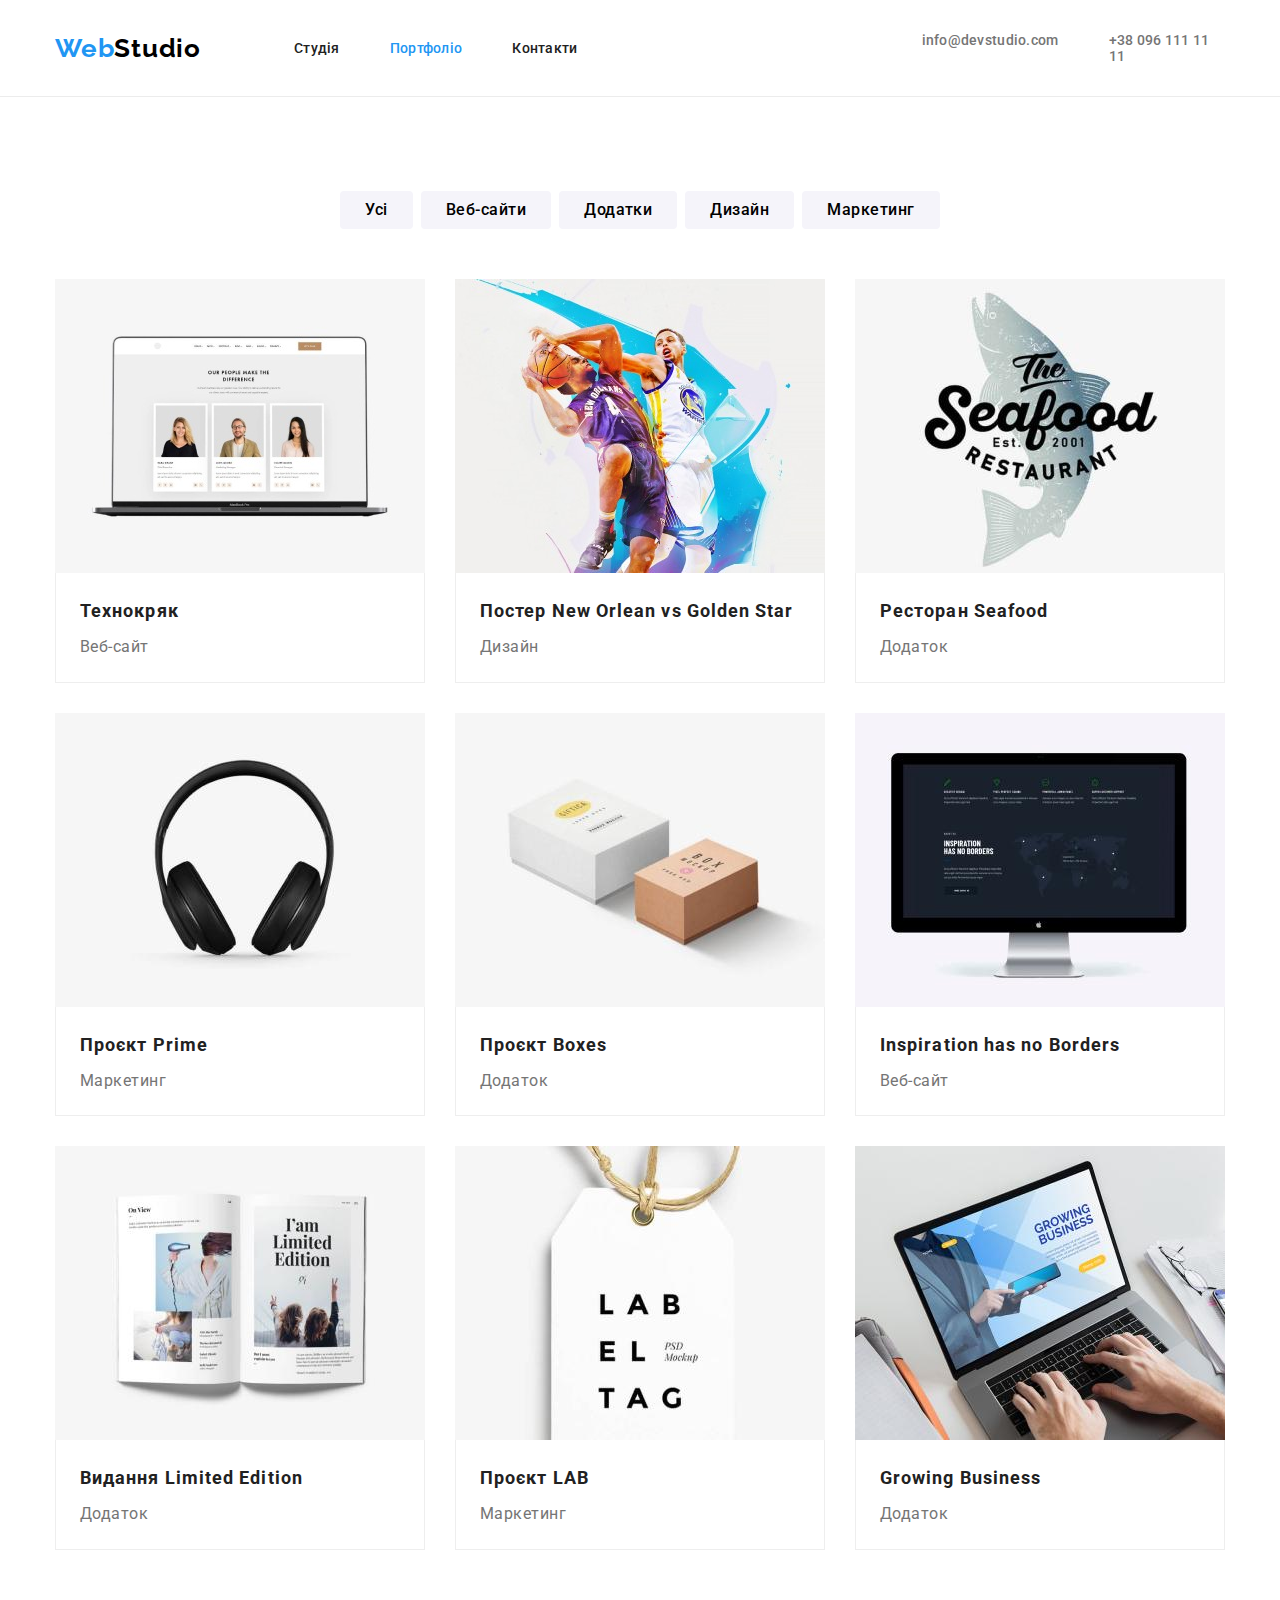
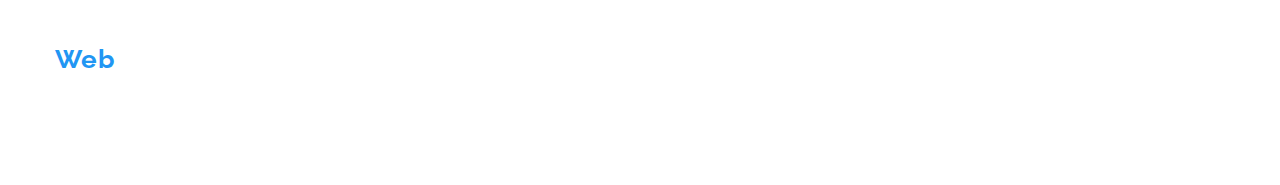
==== portfolio.html @ e2cfb8bf "homework#3 files added" ====
<!DOCTYPE html>
<html lang="uk">
  <head>
    <meta charset="UTF-8" />
    <meta http-equiv="X-UA-Compatible" content="IE=edge" />
    <meta name="viewport" content="width=device-width, initial-scale=1.0" />
    <title>Портфоліо</title>
    <link
      rel="stylesheet"
      href="https://cdnjs.cloudflare.com/ajax/libs/modern-normalize/1.0.0/modern-normalize.min.css"
    />
    <link
      href="https://fonts.googleapis.com/css2?family=Raleway:wght@700&display=swap"
      rel="stylesheet"
    />
    <link
      href="https://fonts.googleapis.com/css2?family=Roboto:wght@400;500;700;900&display=swap"
      rel="stylesheet"
    />
    <link rel="stylesheet" href="./css/styles.css" />
  </head>
  <body>
    <header class="header-box">
      <div class="container header">
        <a href="./index.html" lang="en" class="logo"><span class="logo-word">Web</span>Studio</a>
        <nav>
          <ul class="site-nav">
            <li class="item"><a href="./index.html" class="link">Студія</a></li>
            <li class="item"><a href="./portfolio.html" class="link current">Портфоліо</a></li>
            <li class="item"><a href="#" class="link">Контакти</a></li>
          </ul>
        </nav>
        <ul class="contacts-list">
          <li class="item">
            <a href="mailto:info@devstudio.com" class="link contacts">info@devstudio.com</a>
          </li>
          <li class="item">
            <a href="tel:+380961111111" class="link contacts">+38 096 111 11 11</a>
          </li>
        </ul>
      </div>
    </header>
    <main>
      <section class="section">
        <div class="container">
          <h1 class="portfolio-title">Наші роботи</h1>
          <ul class="filter-list">
            <li class="item"><button type="button" class="button">Усі</button></li>
            <li class="item"><button type="button" class="button">Веб-сайти</button></li>
            <li class="item"><button type="button" class="button">Додатки</button></li>
            <li class="item"><button type="button" class="button">Дизайн</button></li>
            <li class="item"><button type="button" class="button">Маркетинг</button></li>
          </ul>
          <ul class="example-list">
            <li class="item">
              <img
                src="./images/image-1.jpg"
                alt="Монітор ноутбуку в якому зображений веб-сайт з трьома профілями працівників компанії "
                width="370"
                class="pic"
              />
              <div class="subject">
                <h3 class="title">Технокряк</h3>
                <p class="desc">Веб-сайт</p>
              </div>
            </li>
            <li class="item">
              <img
                src="./images/image-2.jpg"
                alt="Два чоловіка у стрибку борються за мяч "
                width="370"
                class="pic"
              />
              <div class="subject">
                <h3 class="title">Постер <span lang="en">New Orlean vs Golden Star</span></h3>
                <p class="desc">Дизайн</p>
              </div>
            </li>
            <li class="item">
              <img
                src="./images/image-3.jpg"
                alt="Намальоване зображення лосося з логотипом
            ресторану"
                width="370"
                class="pic"
              />
              <div class="subject">
                <h3 class="title">Ресторан <span lang="en">Seafood</span></h3>
                <p class="desc">Додаток</p>
              </div>
            </li>
            <li class="item">
              <img
                src="./images/image-4.jpg"
                alt="Чорні повнорозмірні навушники"
                width="370"
                class="pic"
              />
              <div class="subject">
                <h3 class="title">Проєкт <span lang="en">Prime</span></h3>
                <p class="desc">Маркетинг</p>
              </div>
            </li>
            <li class="item">
              <img
                src="./images/image-5.jpg"
                alt="Одна коробка білого кольору та одна коробка
            пісочного кольору стоять поруч "
                width="370"
                class="pic"
              />
              <div class="subject">
                <h3 class="title">Проєкт <span lang="en">Boxes</span></h3>
                <p class="desc">Додаток</p>
              </div>
            </li>
            <li class="item">
              <img
                src="./images/image-6.jpg"
                alt="Монітор комп'ютера із темним зображенням веб-сайту"
                width="370"
                class="pic"
              />
              <div class="subject">
                <h3 lang="en" class="title">Inspiration has no Borders</h3>
                <p class="desc">Веб-сайт</p>
              </div>
            </li>
            <li class="item">
              <img
                src="./images/image-7.jpg"
                alt="Розгорнутий журнал з логотипом видання"
                width="370"
                class="pic"
              />
              <div class="subject">
                <h3 class="title">Видання <span lang="en">Limited Edition</span></h3>
                <p class="desc">Додаток</p>
              </div>
            </li>
            <li class="item">
              <img
                src="./images/image-8.jpg"
                alt="Біла бірка для одягу з логотипом агенства"
                width="370"
                class="pic"
              />
              <div class="subject">
                <h3 class="title">Проєкт <span lang="en">LAB</span></h3>
                <p class="desc">Маркетинг</p>
              </div>
            </li>
            <li class="item">
              <img
                src="./images/image-9.jpg"
                alt="Руки працюючої людини за ноутбуком на екрані якого
            веб-сайт додатку"
                width="370"
                class="pic"
              />
              <div class="subject">
                <h3 lang="en" class="title">Growing Business</h3>
                <p class="desc">Додаток</p>
              </div>
            </li>
          </ul>
        </div>
      </section>
    </main>
    <footer class="footer-box">
      <div class="container footer">
        <a href="./index.html" lang="en" class="logo"
          ><span class="logo-word">Web</span><span class="logo-word-footer">Studio</span></a
        >
        <address>
          <ul class="footer-list">
            <li class="item">
              <a
                href="https://goo.gl/maps/CPtrU1FHBa2aNyZL9"
                target="_blank"
                rel="noopener noreferrer nofollow"
                class="link address"
                >м. Київ, пр-т Лесі Українки, 26</a
              >
            </li>
            <li class="item">
              <a href="mailto:info@devstudio.com" class="link contacts footer"
                >info@devstudio.com</a
              >
            </li>
            <li class="item">
              <a href="tel:+380961111111" class="link contacts footer">+38 096 111 11 11</a>
            </li>
          </ul>
        </address>
      </div>
    </footer>
  </body>
</html>
---- css/styles.css ----
/* ---------- Common rules -----------*/

body {
  background-color: #fff;
  color: #212121;
  font-family: 'Roboto', 'Raleway', sans-serif;
  margin-left: auto;
  margin-right: auto;
}
h1,
h2,
h3,
h4,
h5,
h6,
p,
ul {
  margin: 0;
  padding: 0;
}
.section {
  padding-top: 94px;
  padding-bottom: 94px;
}
.container {
  width: 1200px;
  padding: 0 15px;
  margin-left: auto;
  margin-right: auto;
  /* outline: 2px solid tomato; */
}
.link {
  text-decoration: none;
  font-weight: 500;
  font-size: 14px;
  line-height: 1.15;
  letter-spacing: 0.02em;
}
.link:hover,
.link:focus {
  color: #2196f3;
}

.benefits-list,
.services-list,
.site-nav,
.team-list,
.footer-list,
.example-list,
.filter-list,
.contacts-list {
  list-style-type: none;
}
img {
  display: block;

  max-width: 100%;
  height: auto;
}
.logo {
  color: #000000;
  font-family: 'Raleway';
  font-weight: 700;
  font-size: 26px;
  line-height: 1.2;
  letter-spacing: 0.03em;
  text-decoration: none;
}
.logo-word {
  color: #2196f3;
}

/* -------------- Header --------------- */
.header .logo {
  margin-right: 93px;
  padding-top: 20px;
  padding-bottom: 20px;
}
.logo-word-footer {
  color: #fff;
}
.site-nav {
  display: flex;
  margin-right: 344px;
}
.site-nav .item:not(:last-child) {
  margin-right: 50px;
}
.site-nav .link {
  display: inline-block;

  padding-top: 32px;
  padding-bottom: 32px;

  color: #212121;
}
.site-nav .link.current {
  color: #2196f3;
}
.site-nav .link:hover,
.site-nav .link:focus {
  color: #2196f3;
}
.link.contacts {
  color: #757575;
}
.link.contacts:hover,
.link.contacts:focus {
  color: #2196f3;
}
.contacts-list {
  display: flex;
}
.contacts-list .item:not(:last-child) {
  margin-right: 50px;
}
.contacts-list .link {
  display: inline-block;

  padding-top: 32px;
  padding-bottom: 32px;
}
.container.header {
  display: flex;
  align-items: center;
}
.header-box {
  border-bottom: 1px solid #ececec;
}

/* -------------- Hero section------------ */

.section.hero {
  padding-top: 200px;
  padding-bottom: 200px;

  background-color: #2f303a;
  color: #fff;

  text-align: center;
}
.hero-title {
  margin-left: auto;
  margin-right: auto;
  width: 696px;

  text-transform: uppercase;
  font-weight: 900;
  font-size: 44px;
  line-height: 1.4;
  letter-spacing: 0.06em;
  margin-bottom: 30px;
}
.hero-button {
  padding: 10px 32px 10px 32px;

  background-color: #2196f3;
  color: #fff;
  box-shadow: 0px 4px 4px rgba(0, 0, 0, 0.15);
  border-radius: 4px;
  border: 0;
  cursor: pointer;

  font-family: 'Roboto';
  font-weight: 700;
  font-size: 16px;
  line-height: 1.9;
  letter-spacing: 0.06em;
  text-align: center;
}

/* ------------- Benefits section --------- */

.benefits-title {
  display: none;
}
.benefits-list {
  display: flex;
}
.benefits-list .item {
  max-width: 270px;
}
.benefits-list .title {
  margin-bottom: 10px;

  font-size: 14px;
  line-height: 1.15;
  letter-spacing: 0.03em;
  text-transform: uppercase;
}
.benefits-list .desc {
  font-size: 14px;
  line-height: 1.7;
  letter-spacing: 0.03em;
  color: #757575;
}
.benefits-list .item:not(:last-child) {
  margin-right: 30px;
}

/* ------------- Services section ----------- */

.section.services {
  padding-top: 0px;
}
.services-title,
.team-title {
  margin-bottom: 50px;

  font-size: 36px;
  line-height: 1.2;
  letter-spacing: 0.03em;
  text-align: center;
}
.services-list {
  display: flex;
  justify-content: space-between;
}
.services-list .item:not(:last-child) {
  margin-right: 30px;
}

/* ------------- Team section ----------- */

.section.team {
  background-color: #f5f4fa;
}

.team-list {
  display: flex;
}
.team-member {
  padding-bottom: 30px;

  background-color: #fff;
  box-shadow: 0px 1px 3px rgba(0, 0, 0, 0.12), 0px 1px 1px rgba(0, 0, 0, 0.14),
    0px 2px 1px rgba(0, 0, 0, 0.2);
  border-radius: 0px 0px 4px 4px;

  text-align: center;
}
.team-list .item:not(:last-child) {
  margin-right: 30px;
}
.team-member .title {
  margin-bottom: 10px;

  font-weight: 500;
  font-size: 16px;
  line-height: 1.2;
  letter-spacing: 0.03em;
}
.team-member .desc {
  font-size: 16px;
  line-height: 1.2;
  letter-spacing: 0.03em;
  color: #757575;
}
.member-pic {
  margin-bottom: 30px;
}

/* ------------- Footer section ----------- */

.section.footer {
  padding-top: 60px;
  padding-bottom: 60px;
  text-decoration: none;
  background-color: #2f303a;
}
/* .container.footer {
  
} */
.link.address {
  margin-bottom: 20px;

  font-style: normal;
  color: #fff;
  font-weight: 400;
  font-size: 14px;
  line-height: 1.7;
  letter-spacing: 0.03em;
}
.link.address:hover,
.link.address:focus {
  color: #2196f3;
}
.contacts.footer {
  color: rgba(255, 255, 255, 0.6);
  font-style: normal;
  font-weight: 400;
  font-size: 14px;
  line-height: 1.7;
  letter-spacing: 0.03em;
}
.footer .logo {
  display: inline-block;
  margin-bottom: 20px;
}
.footer-list .item:not(:last-child) {
  margin-bottom: 9px;
}

/* ------------- Portfolio section ----------- */

.portfolio-title {
  display: none;
}
.filter-list {
  display: flex;
  margin-bottom: 50px;
  justify-content: center;
}
.filter-list .button {
  padding: 6px 25px;

  background-color: #f5f4fa;
  border-radius: 4px;
  border: 0;
  cursor: pointer;

  font-weight: 500;
  font-size: 16px;
  line-height: 1.6;
  text-align: center;
  letter-spacing: 0.03em;
}
.filter-list .button:hover,
.filter-list .button:focus {
  background-color: #2196f3;
  color: #fff;
}
.filter-list .item:not(:last-child) {
  margin-right: 8px;
}
.example-list {
  display: flex;
  flex-wrap: wrap;
}
.example-list .title {
  margin-bottom: 4px;
  font-size: 18px;
  line-height: 2;
  letter-spacing: 0.06em;
}
.example-list .desc {
  font-size: 16px;
  line-height: 1.8;
  letter-spacing: 0.03em;
  color: #757575;
}
.example-list .item:nth-child(3n + 1) {
  margin-right: 30px;
}
.example-list .item:nth-child(3n + 2) {
  margin-right: 30px;
}
.example-list .item:nth-child(3n) {
  margin-right: 0px;
}
.example-list .item {
  margin-bottom: 30px;
}
.example-list .item:nth-last-child(-n + 3) {
  margin-bottom: 0px;
}
.example-list .subject {
  padding: 20px 24px;
  border-bottom: 1px solid #eeeeee;
  border-left: 1px solid #eeeeee;
  border-right: 1px solid #eeeeee;
}
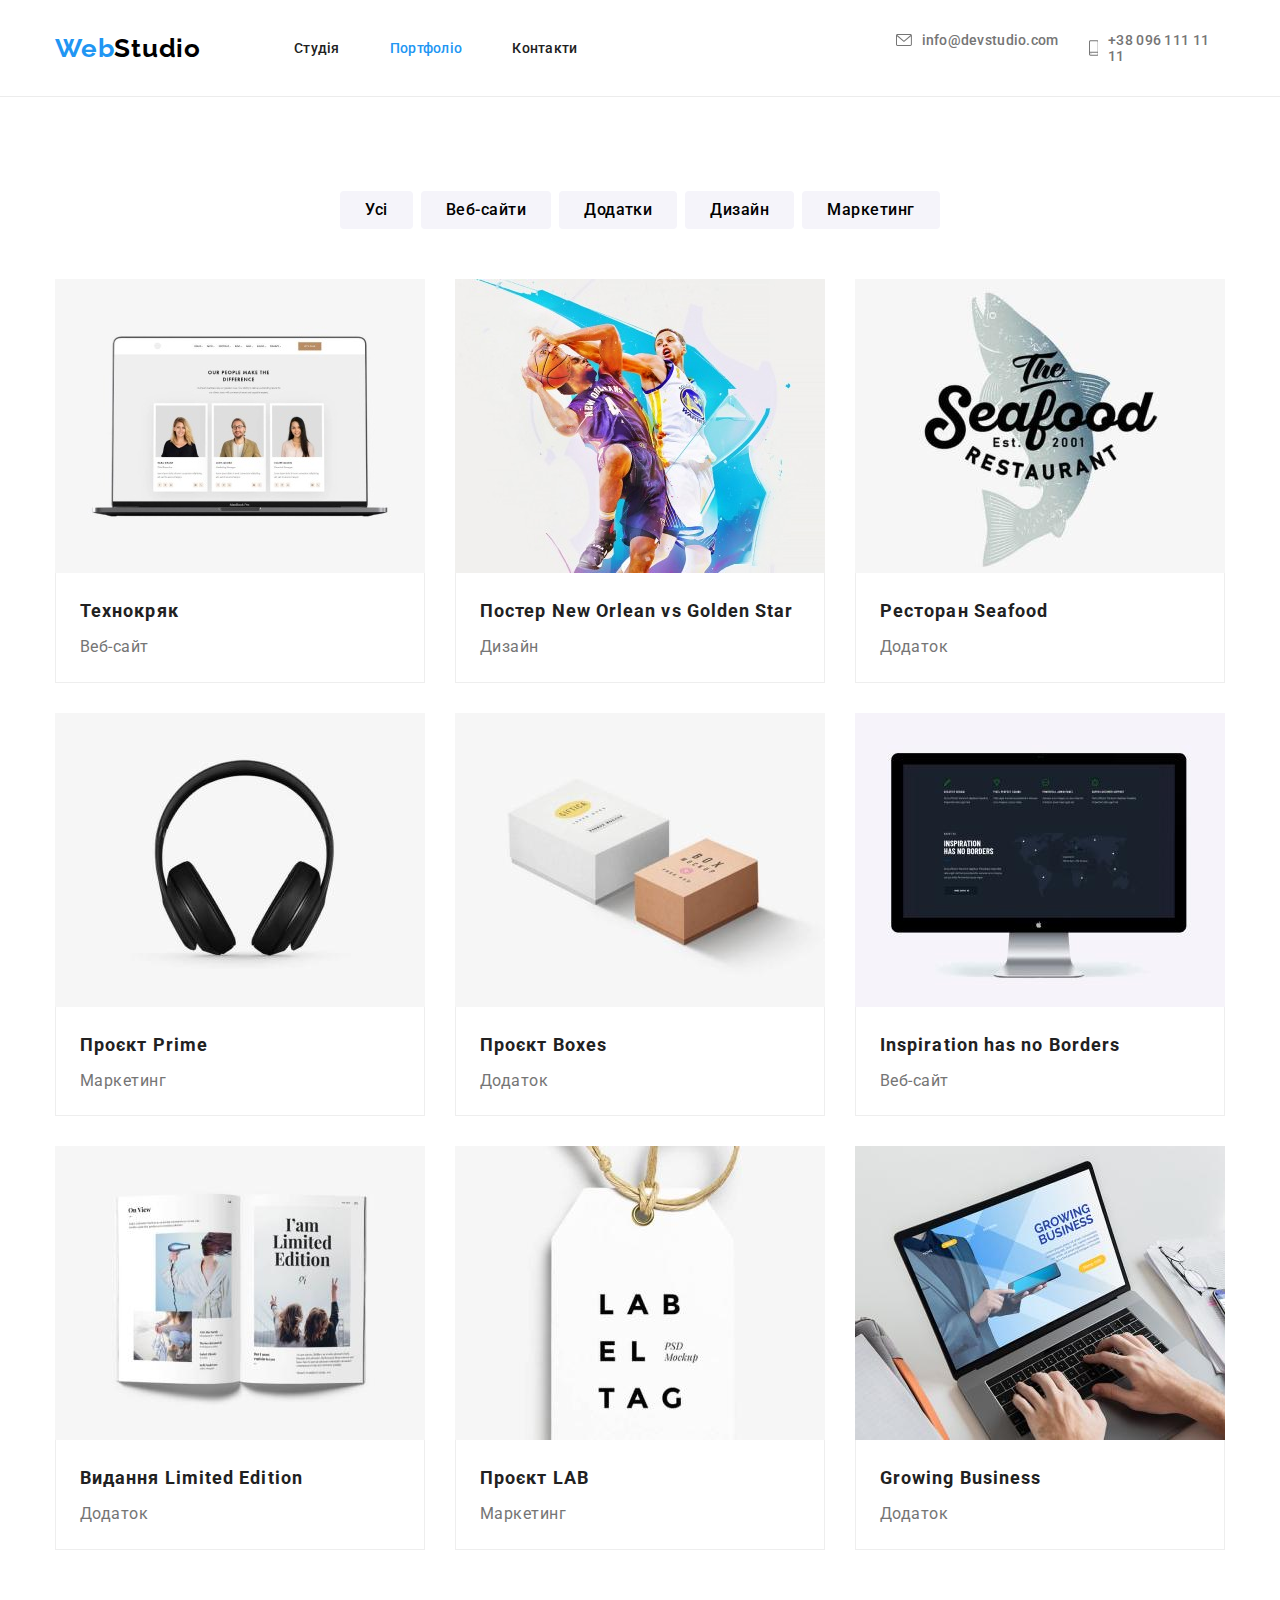
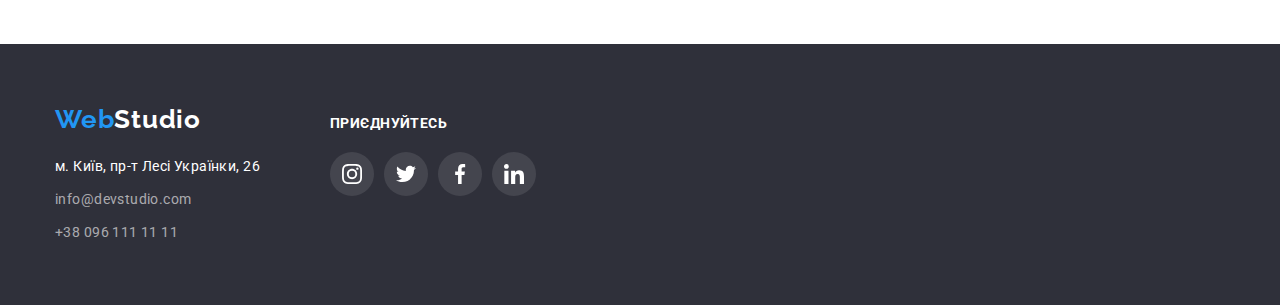
==== commit 76467d91: "finished with decorations" ====
--- a/portfolio.html
+++ b/portfolio.html
@@ -32,10 +32,20 @@
         </nav>
         <ul class="contacts-list">
           <li class="item">
-            <a href="mailto:info@devstudio.com" class="link contacts">info@devstudio.com</a>
+            <a href="mailto:info@devstudio.com" class="link contacts">
+              <svg class="icon" width="16" height="12">
+                <use href="./images/icons.svg#icon-envelope"></use>
+              </svg>
+              info@devstudio.com</a
+            >
           </li>
           <li class="item">
-            <a href="tel:+380961111111" class="link contacts">+38 096 111 11 11</a>
+            <a href="tel:+380961111111" class="link contacts"
+              ><svg class="icon" width="10" height="16">
+                <use href="./images/icons.svg#icon-smartphone"></use>
+              </svg>
+              +38 096 111 11 11</a
+            >
           </li>
         </ul>
       </div>
@@ -169,30 +179,73 @@
     </main>
     <footer class="footer-box">
       <div class="container footer">
-        <a href="./index.html" lang="en" class="logo"
-          ><span class="logo-word">Web</span><span class="logo-word-footer">Studio</span></a
-        >
-        <address>
-          <ul class="footer-list">
-            <li class="item">
-              <a
-                href="https://goo.gl/maps/CPtrU1FHBa2aNyZL9"
-                target="_blank"
-                rel="noopener noreferrer nofollow"
-                class="link address"
-                >м. Київ, пр-т Лесі Українки, 26</a
-              >
-            </li>
-            <li class="item">
-              <a href="mailto:info@devstudio.com" class="link contacts footer"
-                >info@devstudio.com</a
-              >
-            </li>
-            <li class="item">
-              <a href="tel:+380961111111" class="link contacts footer">+38 096 111 11 11</a>
-            </li>
-          </ul>
-        </address>
+        <div class="item">
+          <a href="./index.html" lang="en" class="logo"
+            ><span class="logo-word">Web</span><span class="logo-word-footer">Studio</span></a
+          >
+          <address>
+            <ul class="footer-list">
+              <li class="item">
+                <a
+                  href="https://goo.gl/maps/CPtrU1FHBa2aNyZL9"
+                  target="_blank"
+                  rel="noopener noreferrer nofollow"
+                  class="link address"
+                  >м. Київ, пр-т Лесі Українки, 26</a
+                >
+              </li>
+              <li class="item">
+                <a href="mailto:info@devstudio.com" class="link contacts footer"
+                  >info@devstudio.com</a
+                >
+              </li>
+              <li class="item">
+                <a href="tel:+380961111111" class="link contacts footer">+38 096 111 11 11</a>
+              </li>
+            </ul>
+          </address>
+        </div>
+        <div class="studio-socials item">
+          <span class="call-title">Приєднуйтесь</span>
+          <ul class="socials-list">
+            <li class="item">
+              <a href="#" class="links">
+                <div class="block">
+                  <svg class="icon" width="20" height="20">
+                    <use href="./images/icons.svg#icon-instagram"></use>
+                  </svg>
+                </div>
+              </a>
+            </li>
+            <li class="item">
+              <a href="#" class="links">
+                <div class="block">
+                  <svg class="icon" width="20" height="20">
+                    <use href="./images/icons.svg#icon-twitter"></use>
+                  </svg>
+                </div>
+              </a>
+            </li>
+            <li class="item">
+              <a href="#" class="links">
+                <div class="block">
+                  <svg class="icon" width="20" height="20">
+                    <use href="./images/icons.svg#icon-facebook"></use>
+                  </svg>
+                </div>
+              </a>
+            </li>
+            <li class="item">
+              <a href="#" class="links">
+                <div class="block">
+                  <svg class="icon" width="20" height="20">
+                    <use href="./images/icons.svg#icon-linkedin"></use>
+                  </svg>
+                </div>
+              </a>
+            </li>
+          </ul>
+        </div>
       </div>
     </footer>
   </body>
--- a/css/styles.css
+++ b/css/styles.css
@@ -1,5 +1,9 @@
 /* ---------- Common rules -----------*/
-
+:root {
+  --focus-hover-collor: #2196f3;
+  --icons-color: #afb1b8;
+  --icons-focus-collor: #ffffff;
+}
 body {
   background-color: #fff;
   color: #212121;
@@ -48,7 +52,9 @@
 .footer-list,
 .example-list,
 .filter-list,
-.contacts-list {
+.contacts-list,
+.clients-list,
+.socials-list {
   list-style-type: none;
 }
 img {
@@ -81,7 +87,7 @@
 }
 .site-nav {
   display: flex;
-  margin-right: 344px;
+  margin-right: 318px;
 }
 .site-nav .item:not(:last-child) {
   margin-right: 50px;
@@ -104,15 +110,17 @@
 .link.contacts {
   color: #757575;
 }
-.link.contacts:hover,
-.link.contacts:focus {
-  color: #2196f3;
+.contacts-list .link.contacts:hover,
+.contacts-list .link.contacts:focus {
+  color: var(--focus-hover-collor);
+  fill: var(--focus-hover-collor);
 }
 .contacts-list {
   display: flex;
 }
+
 .contacts-list .item:not(:last-child) {
-  margin-right: 50px;
+  margin-right: 30px;
 }
 .contacts-list .link {
   display: inline-block;
@@ -127,22 +135,37 @@
 .header-box {
   border-bottom: 1px solid #ececec;
 }
+.contacts-list .link.contacts {
+  display: flex;
+  align-items: center;
+  fill: #757575;
+  gap: 10px;
+}
 
 /* -------------- Hero section------------ */
 
 .section.hero {
+  max-width: 1600px;
+  height: 600px;
+  margin-left: auto;
+  margin-right: auto;
   padding-top: 200px;
   padding-bottom: 200px;
 
-  background-color: #2f303a;
+  background-image: linear-gradient(to right, rgba(47, 48, 58, 0.4), rgba(47, 48, 58, 0.4)),
+    url(../images/hero-overlay.jpg);
+  background-repeat: no-repeat;
+  background-position: center;
+  background-size: cover;
+  background-color: #c4c4c4;
+
   color: #fff;
-
   text-align: center;
 }
 .hero-title {
   margin-left: auto;
   margin-right: auto;
-  width: 696px;
+  max-width: 696px;
 
   text-transform: uppercase;
   font-weight: 900;
@@ -197,6 +220,16 @@
 .benefits-list .item:not(:last-child) {
   margin-right: 30px;
 }
+.benefits-list .block {
+  display: flex;
+  height: 120px;
+  margin-bottom: 30px;
+  border-radius: 4px;
+  justify-content: center;
+  align-items: center;
+
+  background-color: #f5f4fa;
+}
 
 /* ------------- Services section ----------- */
 
@@ -251,6 +284,8 @@
   letter-spacing: 0.03em;
 }
 .team-member .desc {
+  margin-bottom: 16px;
+
   font-size: 16px;
   line-height: 1.2;
   letter-spacing: 0.03em;
@@ -259,18 +294,83 @@
 .member-pic {
   margin-bottom: 30px;
 }
+.team-member .socials-list {
+  display: flex;
+  margin-left: auto;
+  margin-right: auto;
+  width: 206px;
+  gap: 10px;
+}
+.socials-list .links {
+  display: inline-flex;
+  width: 44px;
+  height: 44px;
+  border-radius: 50%;
+
+  justify-content: center;
+  align-items: center;
+
+  fill: var(--icons-color);
+  /* background-color: #000; */
+}
+.socials-list .block {
+  width: 20px;
+  height: 20px;
+}
+.socials-list .links:hover,
+.socials-list .links:focus {
+  fill: var(--icons-focus-collor);
+  background-color: var(--focus-hover-collor);
+}
+/* ------------- Clients section ----------- */
+.section.clients {
+  padding-top: 94px;
+  padding-bottom: 94px;
+  text-align: center;
+}
+.clients.title {
+  margin-bottom: 50px;
+
+  font-size: 36px;
+  line-height: 1.7;
+  letter-spacing: 0.03em;
+}
+.clients-list {
+  display: flex;
+  gap: 30px;
+  justify-content: center;
+}
+.clients-link {
+  display: flex;
+  width: 170px;
+  height: 92px;
+  border: 1px solid var(--icons-color);
+  border-radius: 4px;
+  justify-content: center;
+  align-items: center;
+  fill: var(--icons-color);
+}
+.clients-link:hover,
+.clients-link:focus {
+  border: 1px solid var(--focus-hover-collor);
+  fill: var(--focus-hover-collor);
+}
 
 /* ------------- Footer section ----------- */
 
-.section.footer {
+.footer-box {
   padding-top: 60px;
   padding-bottom: 60px;
   text-decoration: none;
   background-color: #2f303a;
 }
-/* .container.footer {
-  
-} */
+.container.footer {
+  display: flex;
+  align-items: baseline;
+}
+.container.footer > .item:not(:last-child) {
+  margin-right: 70px;
+}
 .link.address {
   margin-bottom: 20px;
 
@@ -293,6 +393,10 @@
   line-height: 1.7;
   letter-spacing: 0.03em;
 }
+.link.contacts.footer:hover,
+.link.contacts.footer:focus {
+  color: var(--focus-hover-collor);
+}
 .footer .logo {
   display: inline-block;
   margin-bottom: 20px;
@@ -300,7 +404,40 @@
 .footer-list .item:not(:last-child) {
   margin-bottom: 9px;
 }
-
+.studio-socials .call-title {
+  display: block;
+  margin-bottom: 20px;
+
+  font-weight: 700;
+  font-size: 14px;
+  line-height: 1.2;
+  letter-spacing: 0.03em;
+  text-transform: uppercase;
+
+  color: #fff;
+}
+.studio-socials .socials-list {
+  display: flex;
+  gap: 10px;
+}
+.studio-socials .links {
+  display: inline-flex;
+  justify-content: center;
+  align-items: center;
+
+  width: 44px;
+  height: 44px;
+  border-radius: 50%;
+
+  background: rgba(255, 255, 255, 0.1);
+}
+.studio-socials .block {
+  width: 20px;
+  height: 20px;
+}
+.studio-socials .icon {
+  fill: #fff;
+}
 /* ------------- Portfolio section ----------- */
 
 .portfolio-title {
@@ -329,6 +466,8 @@
 .filter-list .button:focus {
   background-color: #2196f3;
   color: #fff;
+  box-shadow: 0px 3px 1px rgba(0, 0, 0, 0.1), 0px 1px 2px rgba(0, 0, 0, 0.08),
+    0px 2px 2px rgba(0, 0, 0, 0.12);
 }
 .filter-list .item:not(:last-child) {
   margin-right: 8px;
@@ -336,6 +475,7 @@
 .example-list {
   display: flex;
   flex-wrap: wrap;
+  cursor: pointer;
 }
 .example-list .title {
   margin-bottom: 4px;
@@ -370,3 +510,8 @@
   border-left: 1px solid #eeeeee;
   border-right: 1px solid #eeeeee;
 }
+.example-list .item:hover,
+.example-list .item:focus {
+  box-shadow: 0px 1px 1px rgba(0, 0, 0, 0.12), 0px 4px 4px rgba(0, 0, 0, 0.06),
+    1px 4px 6px rgba(0, 0, 0, 0.16);
+}
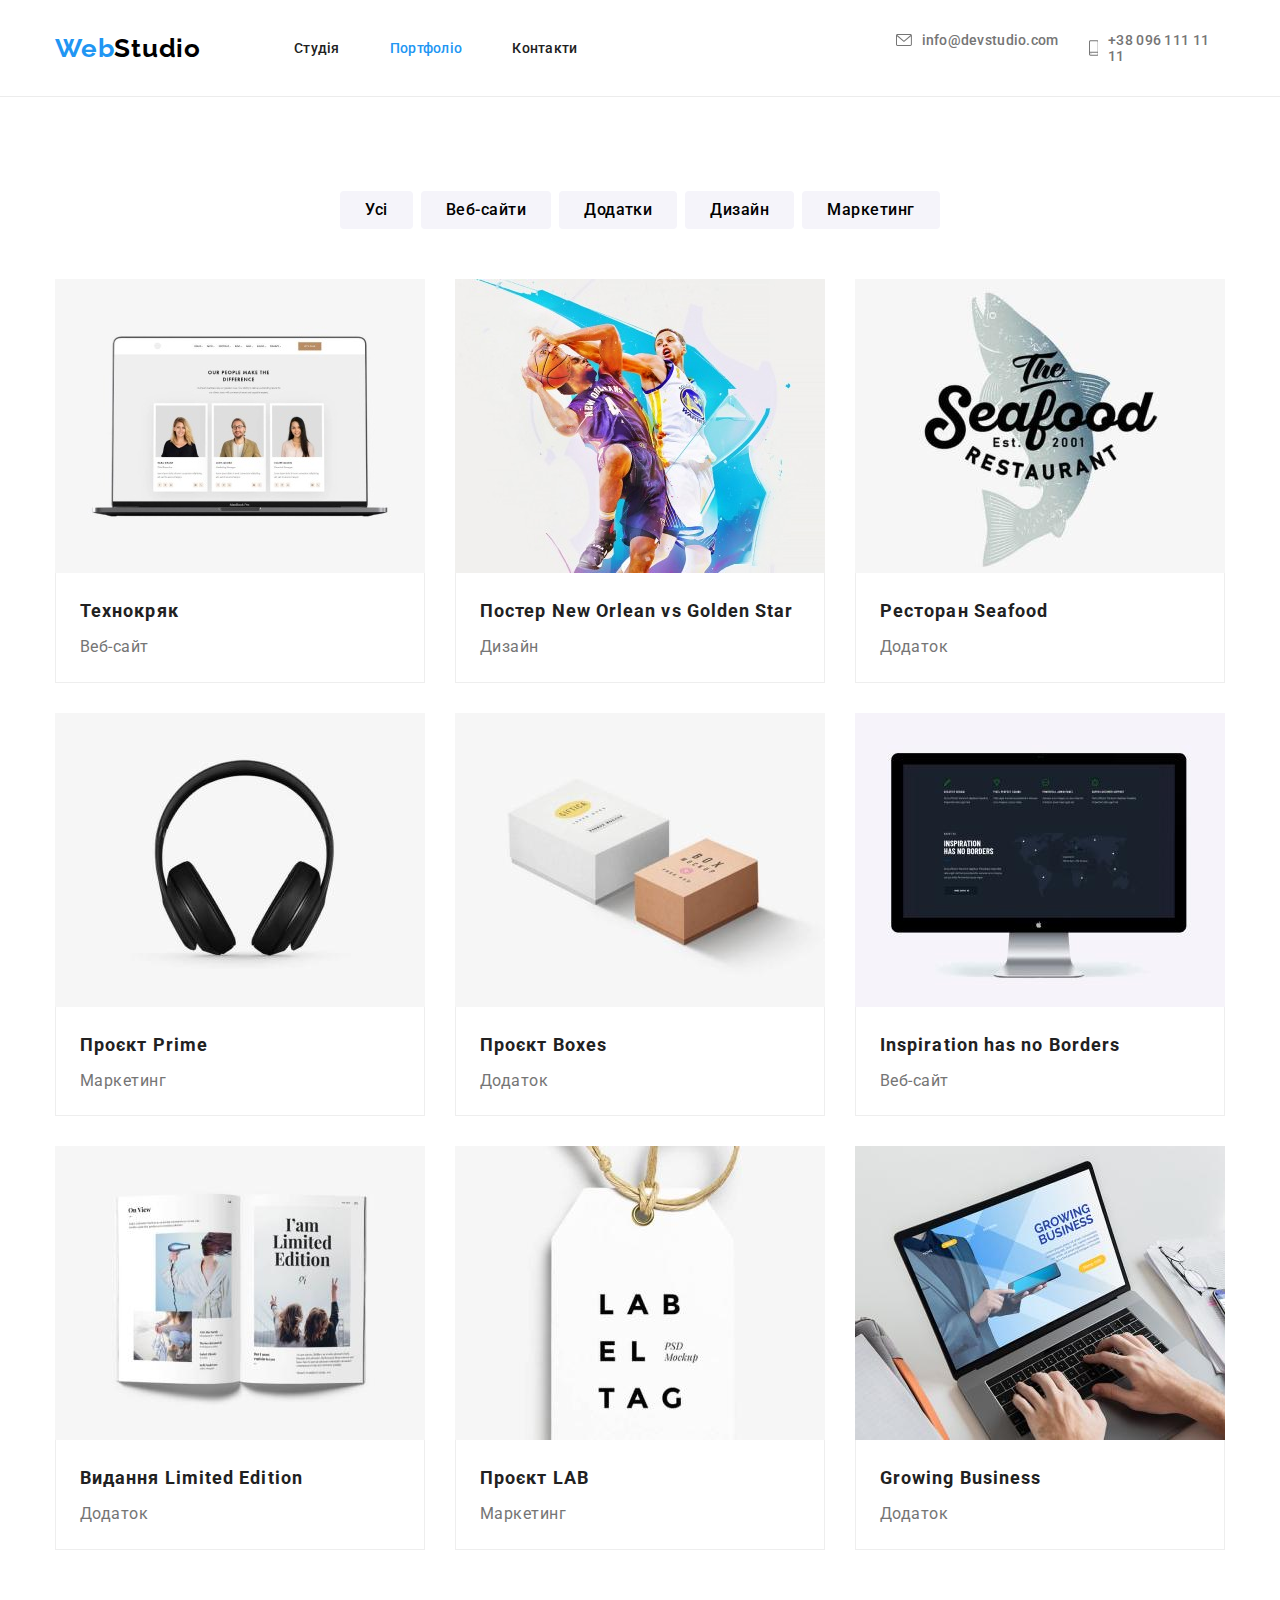
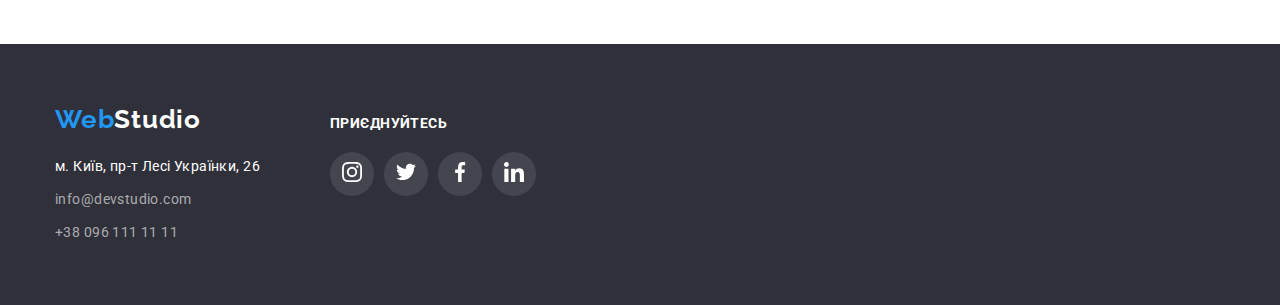
==== commit 35dea2f2: "Update portfolio.html" ====
--- a/portfolio.html
+++ b/portfolio.html
@@ -10,11 +10,7 @@
       href="https://cdnjs.cloudflare.com/ajax/libs/modern-normalize/1.0.0/modern-normalize.min.css"
     />
     <link
-      href="https://fonts.googleapis.com/css2?family=Raleway:wght@700&display=swap"
-      rel="stylesheet"
-    />
-    <link
-      href="https://fonts.googleapis.com/css2?family=Roboto:wght@400;500;700;900&display=swap"
+      href="https://fonts.googleapis.com/css2?family=Raleway:wght@700&family=Roboto:wght@400;500;700;900&display=swap"
       rel="stylesheet"
     />
     <link rel="stylesheet" href="./css/styles.css" />
--- a/css/styles.css
+++ b/css/styles.css
@@ -311,12 +311,8 @@
   align-items: center;
 
   fill: var(--icons-color);
-  /* background-color: #000; */
-}
-.socials-list .block {
-  width: 20px;
-  height: 20px;
-}
+}
+
 .socials-list .links:hover,
 .socials-list .links:focus {
   fill: var(--icons-focus-collor);
@@ -332,7 +328,7 @@
   margin-bottom: 50px;
 
   font-size: 36px;
-  line-height: 1.7;
+  line-height: 1.17;
   letter-spacing: 0.03em;
 }
 .clients-list {
@@ -431,10 +427,7 @@
 
   background: rgba(255, 255, 255, 0.1);
 }
-.studio-socials .block {
-  width: 20px;
-  height: 20px;
-}
+
 .studio-socials .icon {
   fill: #fff;
 }
